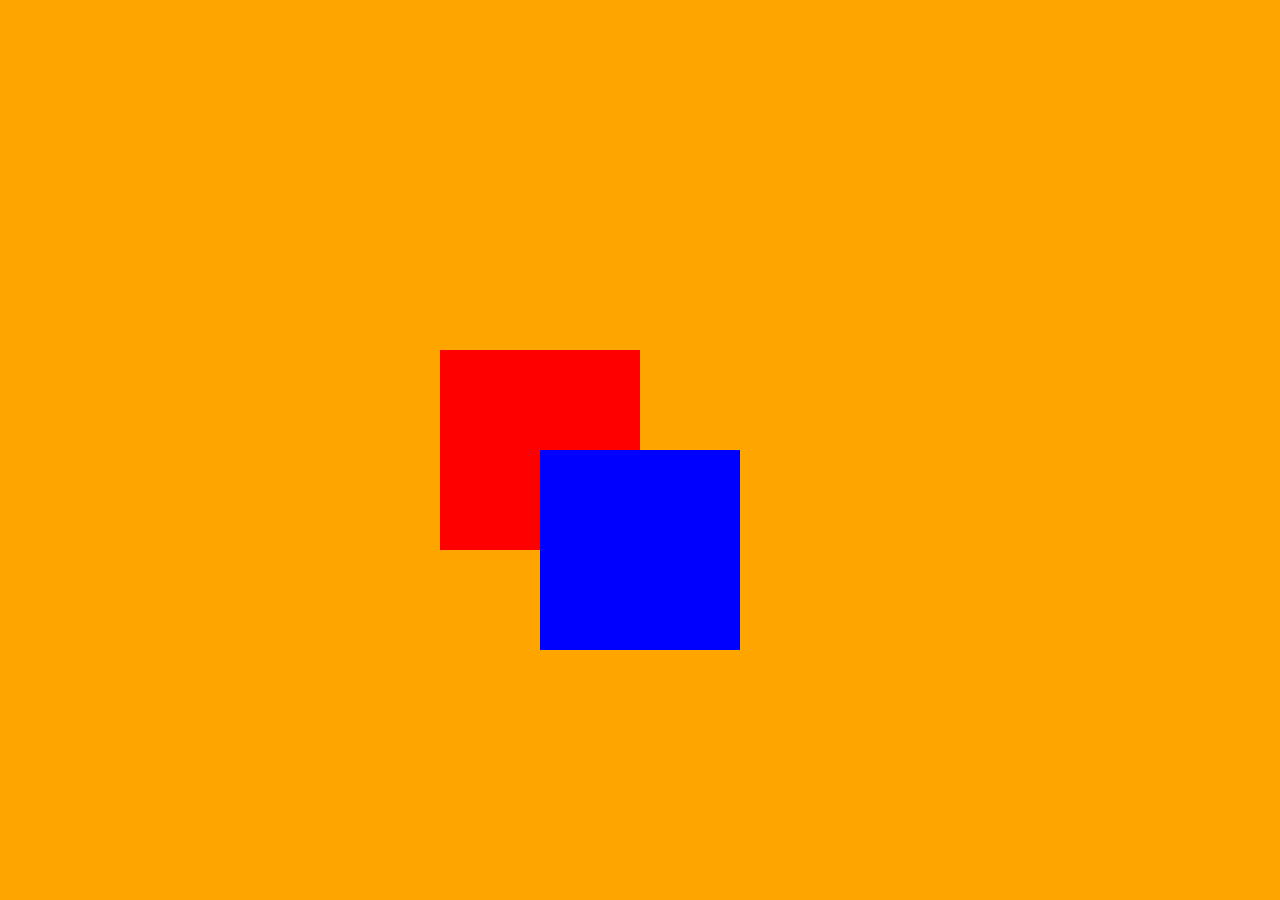
==== index.html @ 83ef7270 "changed" ====
<!DOCTYPE html>
<html lang="en">
  <link rel="stylesheet" href="style.css" />
  <!-- fonts -->

  <link
    href="https://fonts.googleapis.com/css?family=Roboto&display=swap"
    rel="stylesheet"
  />

  <head>
    <meta charset="UTF-8" />
    <meta name="viewport" content="width=device-width, initial-scale=1.0" />
    <title></title>
  </head>
  <body>
    <div class="container">
      <div class="red"></div>
      <div class="blue"></div>
    </div>
  </body>
</html>
---- style.css ----
body {
  margin: 0;
  width: 100%;
}

.container {
  width: 100%;
  height: 100vh;
  background-color: orange;
  display: flex;
  align-items: center;
  justify-content: center;
}

.red {
  background-color: red;
  width: 200px;
  height: 200px;
  position: relative;
}
.blue {
  background-color: blue;
  width: 200px;
  height: 200px;
  position: relative;
  right: 100px;
  top: 100px;
}
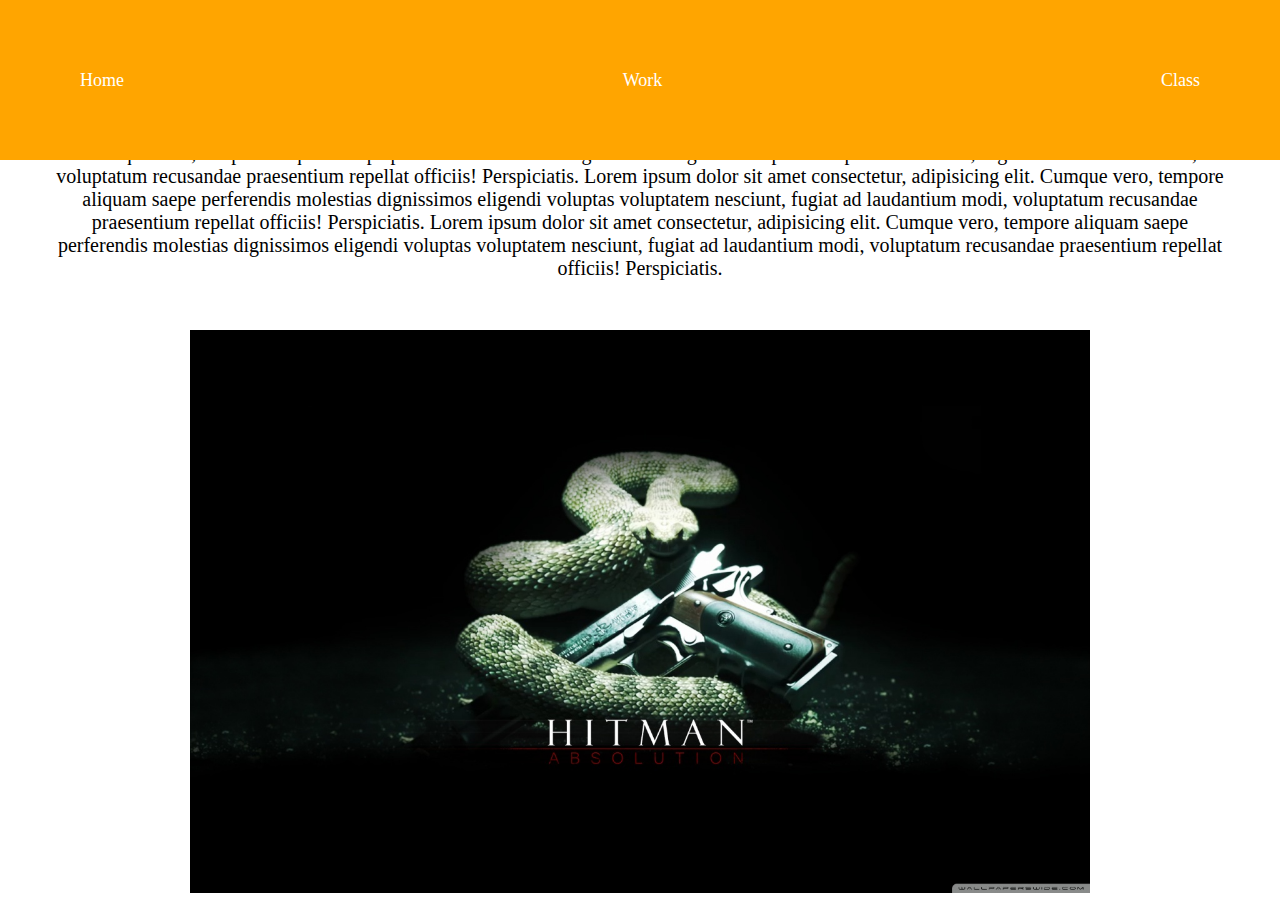
==== commit 855e8422: "fixed changed" ====
--- a/index.html
+++ b/index.html
@@ -15,8 +15,37 @@
   </head>
   <body>
     <div class="container">
-      <div class="red"></div>
-      <div class="blue"></div>
+      <ul class="nav">
+        <li><a>Home</a></li>
+        <li><a>Work</a></li>
+        <li><a>Class</a></li>
+      </ul>
+      <!-- <div class="red"></div> -->
+      <!-- <div class="blue"></div> -->
+    </div>
+    <p>
+      Lorem ipsum dolor sit amet consectetur, adipisicing elit. Cumque vero,
+      tempore aliquam saepe perferendis molestias dignissimos eligendi voluptas
+      voluptatem nesciunt, fugiat ad laudantium modi, voluptatum recusandae
+      praesentium repellat officiis! Perspiciatis. Lorem ipsum dolor sit amet
+      consectetur, adipisicing elit. Cumque vero, tempore aliquam saepe
+      perferendis molestias dignissimos eligendi voluptas voluptatem nesciunt,
+      fugiat ad laudantium modi, voluptatum recusandae praesentium repellat
+      officiis! Perspiciatis. Lorem ipsum dolor sit amet consectetur,
+      adipisicing elit. Cumque vero, tempore aliquam saepe perferendis molestias
+      dignissimos eligendi voluptas voluptatem nesciunt, fugiat ad laudantium
+      modi, voluptatum recusandae praesentium repellat officiis! Perspiciatis.
+      Lorem ipsum dolor sit amet consectetur, adipisicing elit. Cumque vero,
+      tempore aliquam saepe perferendis molestias dignissimos eligendi voluptas
+      voluptatem nesciunt, fugiat ad laudantium modi, voluptatum recusandae
+      praesentium repellat officiis! Perspiciatis. Lorem ipsum dolor sit amet
+      consectetur, adipisicing elit. Cumque vero, tempore aliquam saepe
+      perferendis molestias dignissimos eligendi voluptas voluptatem nesciunt,
+      fugiat ad laudantium modi, voluptatum recusandae praesentium repellat
+      officiis! Perspiciatis.
+    </p>
+    <div class="image">
+      <img src="wolf.jpg" alt="wolf" />
     </div>
   </body>
 </html>
--- a/style.css
+++ b/style.css
@@ -2,27 +2,58 @@
   margin: 0;
   width: 100%;
 }
+.container {
+  position: fixed;
+  width: 100%;
+  top: 0;
+}
 
-.container {
-  width: 100%;
-  height: 100vh;
+.nav {
   background-color: orange;
+  margin: 0;
   display: flex;
+  justify-content: space-between;
   align-items: center;
+  height: 150px;
+  padding: 80px;
+  box-sizing: border-box;
+}
+
+li {
+  text-decoration: none;
+  list-style: none;
+  color: white;
+  font-size: 18px;
+  font-family: "Segoe UI";
+}
+
+p {
+  font-size: 20px;
+  margin: 50px;
+  text-align: center;
+  font-family: "Segoe UI";
+}
+
+.image {
+  display: flex;
   justify-content: center;
 }
+img {
+  width: 100vh;
+}
 
-.red {
+/* .red {
   background-color: red;
   width: 200px;
   height: 200px;
   position: relative;
-}
-.blue {
+  margin-left: 100px;
+} */
+/* .blue {
   background-color: blue;
   width: 200px;
   height: 200px;
   position: relative;
   right: 100px;
   top: 100px;
-}
+} */
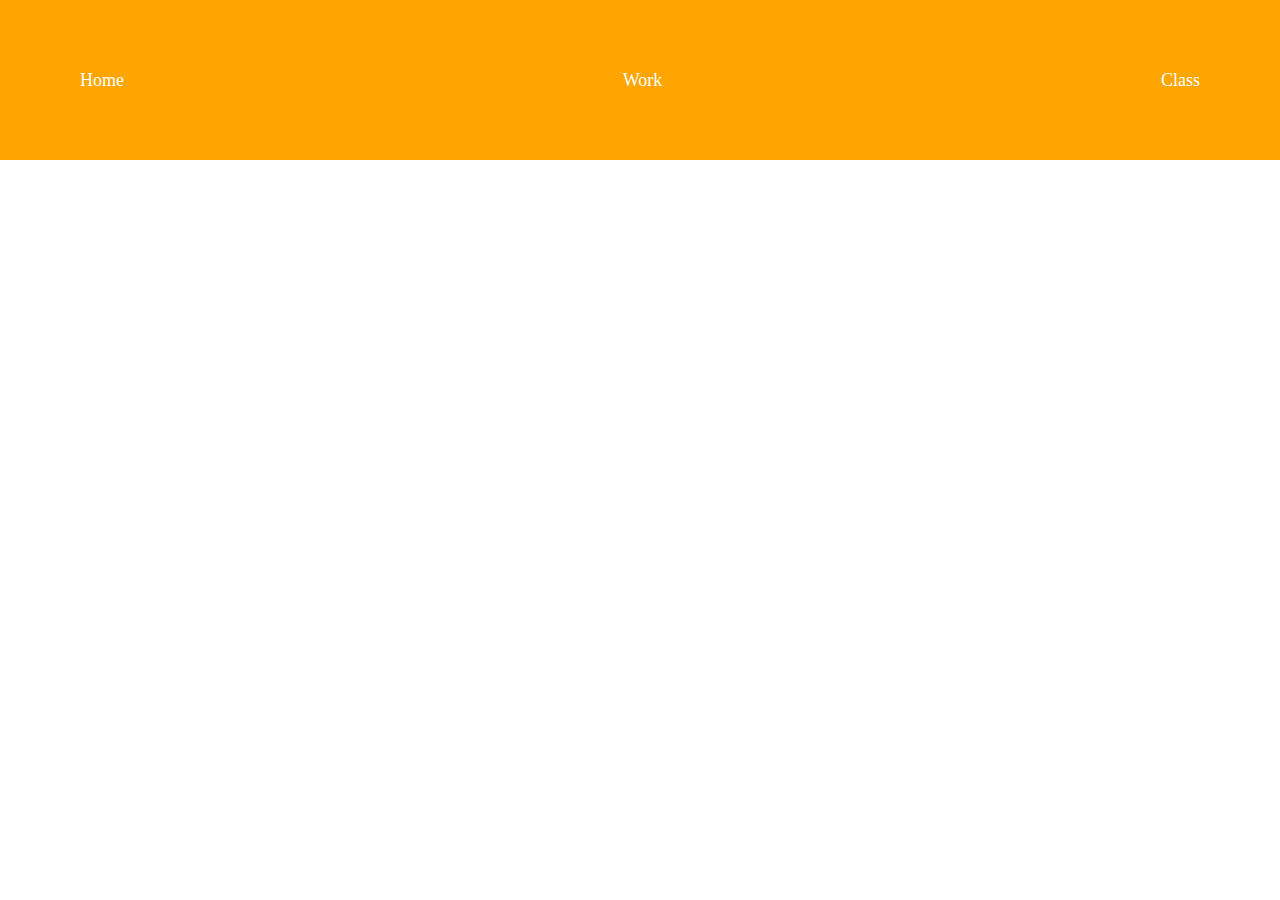
==== commit 39d9a612: "updated" ====
--- a/index.html
+++ b/index.html
@@ -23,7 +23,7 @@
       <!-- <div class="red"></div> -->
       <!-- <div class="blue"></div> -->
     </div>
-    <p>
+    <!-- <p>
       Lorem ipsum dolor sit amet consectetur, adipisicing elit. Cumque vero,
       tempore aliquam saepe perferendis molestias dignissimos eligendi voluptas
       voluptatem nesciunt, fugiat ad laudantium modi, voluptatum recusandae
@@ -43,9 +43,9 @@
       perferendis molestias dignissimos eligendi voluptas voluptatem nesciunt,
       fugiat ad laudantium modi, voluptatum recusandae praesentium repellat
       officiis! Perspiciatis.
-    </p>
-    <div class="image">
+    </p> -->
+    <!-- <div class="image">
       <img src="wolf.jpg" alt="wolf" />
-    </div>
+    </div> -->
   </body>
 </html>
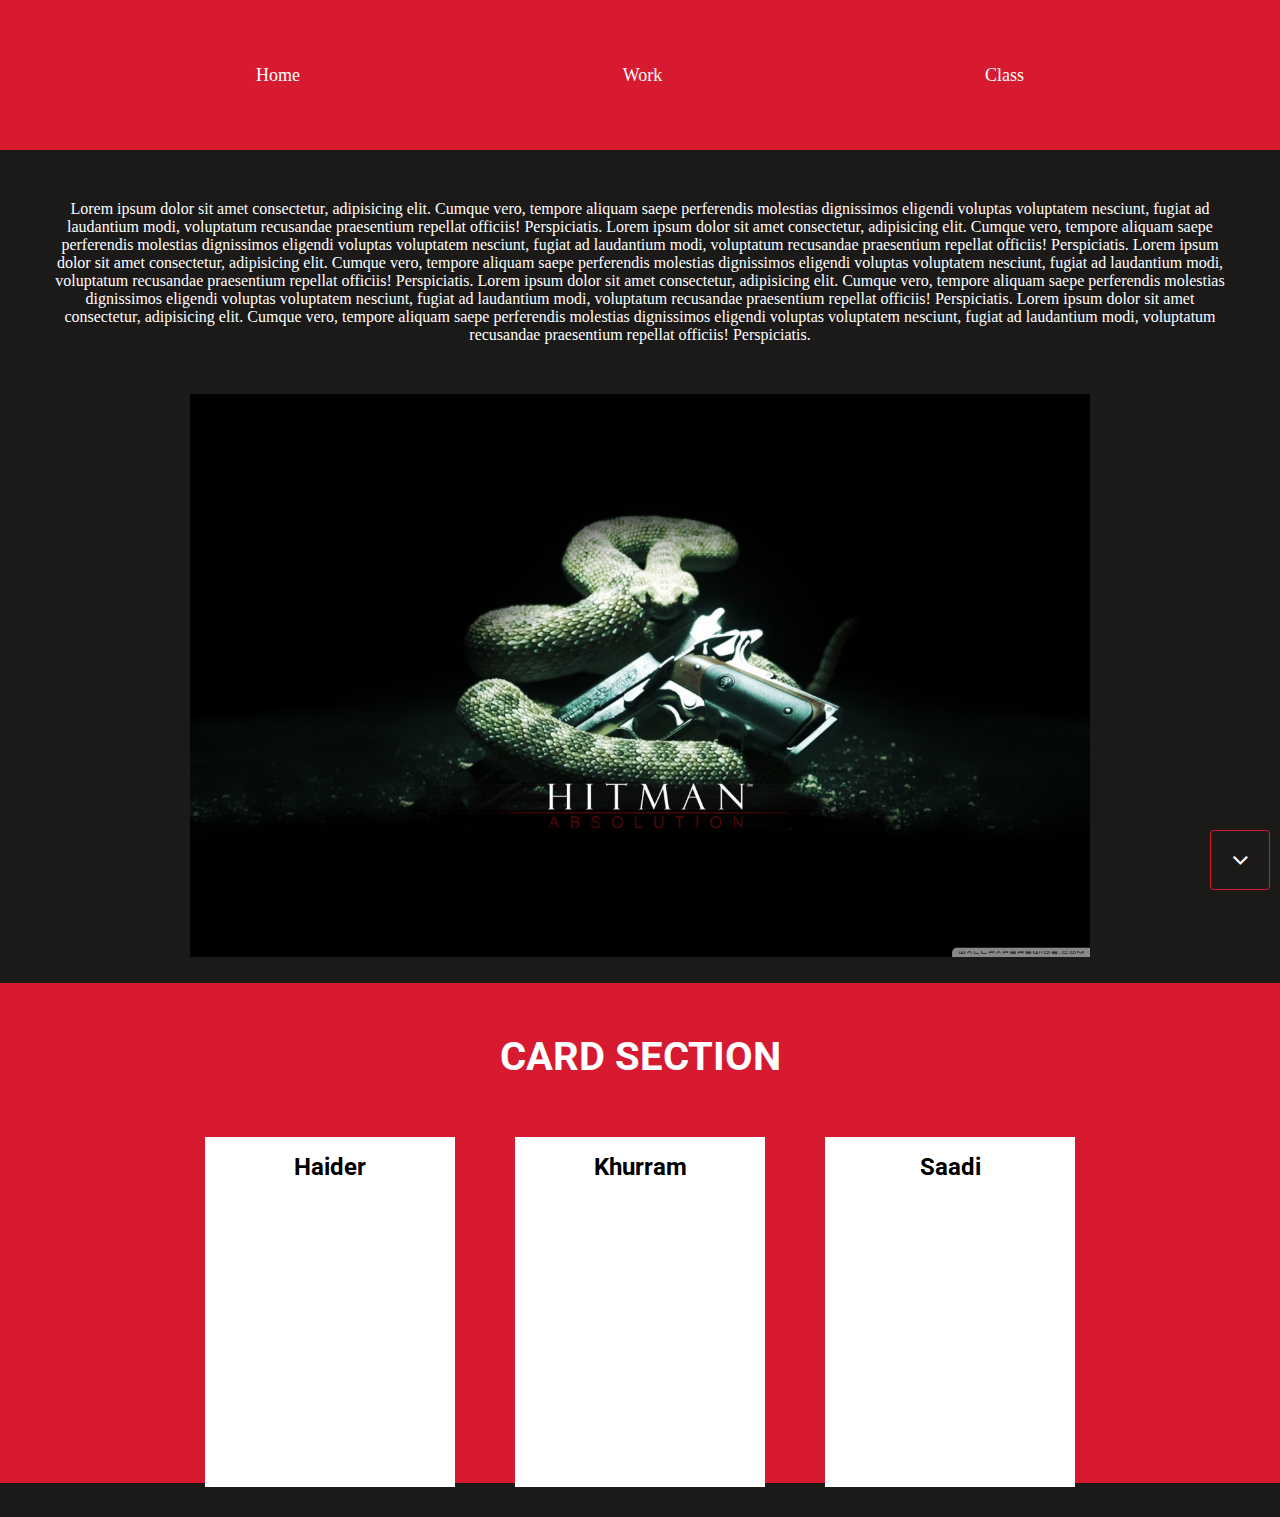
==== commit 8e130a81: "display-property-done" ====
--- a/index.html
+++ b/index.html
@@ -6,6 +6,10 @@
   <link
     href="https://fonts.googleapis.com/css?family=Roboto&display=swap"
     rel="stylesheet"
+  />
+  <link
+    rel="stylesheet"
+    href="https://cdnjs.cloudflare.com/ajax/libs/font-awesome/4.7.0/css/font-awesome.min.css"
   />
 
   <head>
@@ -23,7 +27,7 @@
       <!-- <div class="red"></div> -->
       <!-- <div class="blue"></div> -->
     </div>
-    <!-- <p>
+    <p>
       Lorem ipsum dolor sit amet consectetur, adipisicing elit. Cumque vero,
       tempore aliquam saepe perferendis molestias dignissimos eligendi voluptas
       voluptatem nesciunt, fugiat ad laudantium modi, voluptatum recusandae
@@ -43,9 +47,18 @@
       perferendis molestias dignissimos eligendi voluptas voluptatem nesciunt,
       fugiat ad laudantium modi, voluptatum recusandae praesentium repellat
       officiis! Perspiciatis.
-    </p> -->
-    <!-- <div class="image">
+    </p>
+    <div class="image">
       <img src="wolf.jpg" alt="wolf" />
-    </div> -->
+    </div>
+    <button class="btn"><i class="fa fa-angle-down"></i></button>
+    <div class="card-main">
+      <h1 class="main-heading">CARD SECTION</h1>
+      <div class="card-container">
+        <div class="card-1"><h1>Haider</h1></div>
+        <div class="card-2"><h1>Khurram</h1></div>
+        <div class="card-3"><h1>Saadi</h1></div>
+      </div>
+    </div>
   </body>
 </html>
--- a/style.css
+++ b/style.css
@@ -1,6 +1,9 @@
+@import url("https://fonts.googleapis.com/css?family=Roboto&display=swap");
+
 body {
   margin: 0;
   width: 100%;
+  background-color: #1c1919;
 }
 .container {
   position: fixed;
@@ -9,13 +12,14 @@
 }
 
 .nav {
-  background-color: orange;
+  background-color: #d71a30;
   margin: 0;
   display: flex;
   justify-content: space-between;
   align-items: center;
   height: 150px;
-  padding: 80px;
+  padding-right: 20%;
+  padding-left: 20%;
   box-sizing: border-box;
 }
 
@@ -28,10 +32,13 @@
 }
 
 p {
-  font-size: 20px;
+  font-size: 16px;
   margin: 50px;
   text-align: center;
   font-family: "Segoe UI";
+  font-weight: lighter;
+  color: white;
+  padding-top: 150px;
 }
 
 .image {
@@ -40,6 +47,58 @@
 }
 img {
   width: 100vh;
+}
+
+.btn {
+  background-color: #1c1919;
+  border: solid;
+  border-color: #d71a30;
+  border-width: 1px;
+  color: white;
+  width: 60px;
+  height: 60px;
+  border-radius: 4px;
+  font-size: 26px;
+  cursor: pointer;
+  position: fixed;
+  bottom: 0;
+  margin: 10px;
+  right: 0;
+}
+
+.card-main {
+  background-color: #d71a30;
+  width: 100%;
+  height: 500px;
+  margin-top: 20px;
+  color: white;
+  font-size: 20px;
+  font-family: "Roboto";
+  box-sizing: border-box;
+}
+.main-heading {
+  text-align: center;
+  padding-top: 50px;
+}
+
+.card-container {
+  display: flex;
+  justify-content: center;
+  align-items: center;
+}
+
+.card-1,
+.card-2,
+.card-3 {
+  width: 250px;
+  height: 350px;
+  margin: 30px;
+  background-color: white;
+  font-size: 12px;
+  font-family: "Roboto";
+  color: black;
+  font-weight: lighter;
+  text-align: center;
 }
 
 /* .red {
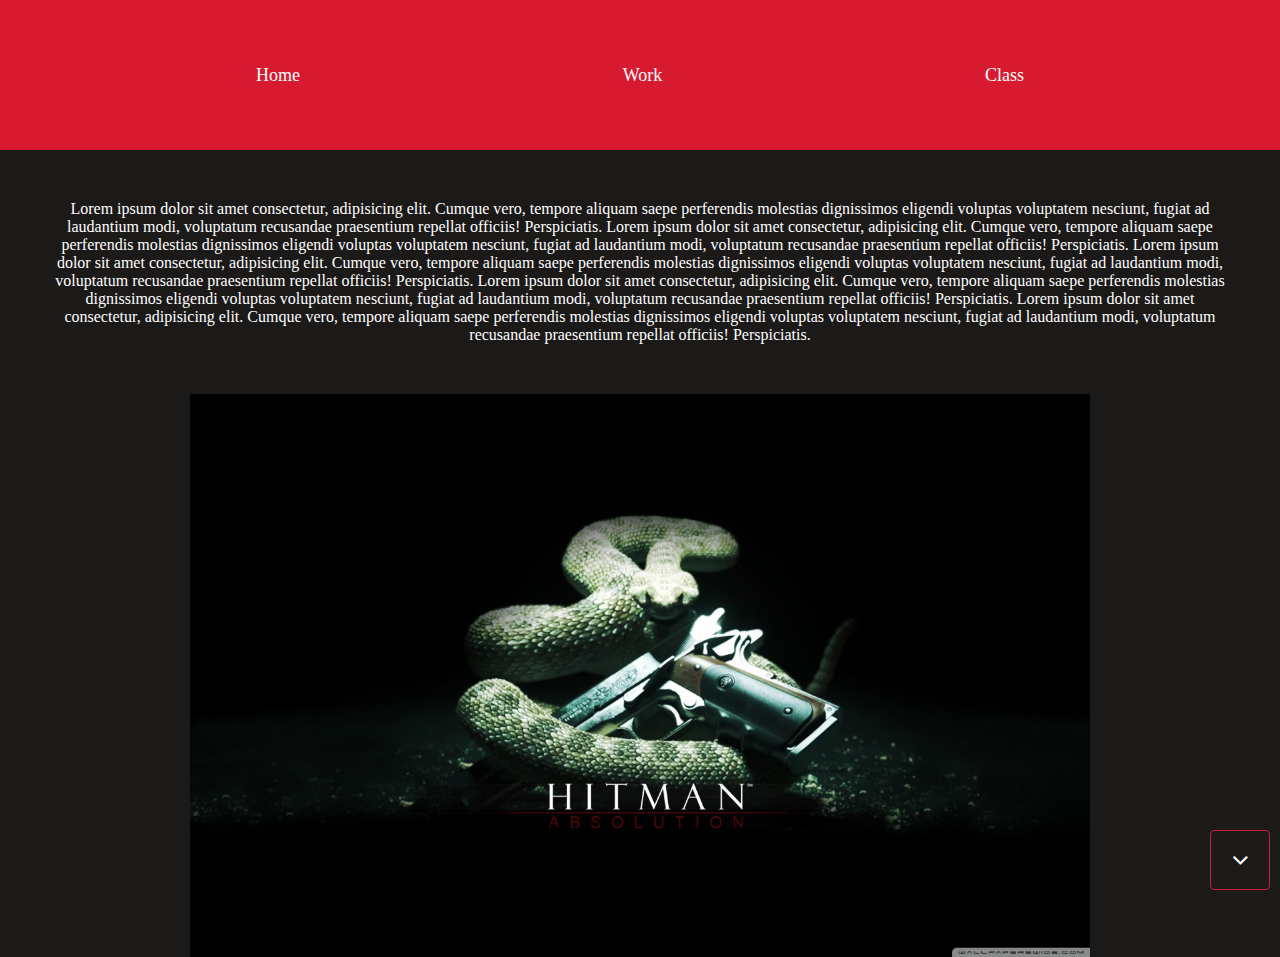
==== commit 0cd304a4: "Revert "display-property-done"" ====
--- a/index.html
+++ b/index.html
@@ -52,13 +52,5 @@
       <img src="wolf.jpg" alt="wolf" />
     </div>
     <button class="btn"><i class="fa fa-angle-down"></i></button>
-    <div class="card-main">
-      <h1 class="main-heading">CARD SECTION</h1>
-      <div class="card-container">
-        <div class="card-1"><h1>Haider</h1></div>
-        <div class="card-2"><h1>Khurram</h1></div>
-        <div class="card-3"><h1>Saadi</h1></div>
-      </div>
-    </div>
   </body>
 </html>
--- a/style.css
+++ b/style.css
@@ -1,5 +1,3 @@
-@import url("https://fonts.googleapis.com/css?family=Roboto&display=swap");
-
 body {
   margin: 0;
   width: 100%;
@@ -65,40 +63,7 @@
   margin: 10px;
   right: 0;
 }
-
-.card-main {
-  background-color: #d71a30;
-  width: 100%;
-  height: 500px;
-  margin-top: 20px;
-  color: white;
-  font-size: 20px;
-  font-family: "Roboto";
-  box-sizing: border-box;
-}
-.main-heading {
-  text-align: center;
-  padding-top: 50px;
-}
-
-.card-container {
-  display: flex;
-  justify-content: center;
-  align-items: center;
-}
-
-.card-1,
-.card-2,
-.card-3 {
-  width: 250px;
-  height: 350px;
-  margin: 30px;
-  background-color: white;
-  font-size: 12px;
-  font-family: "Roboto";
-  color: black;
-  font-weight: lighter;
-  text-align: center;
+.btn i {
 }
 
 /* .red {
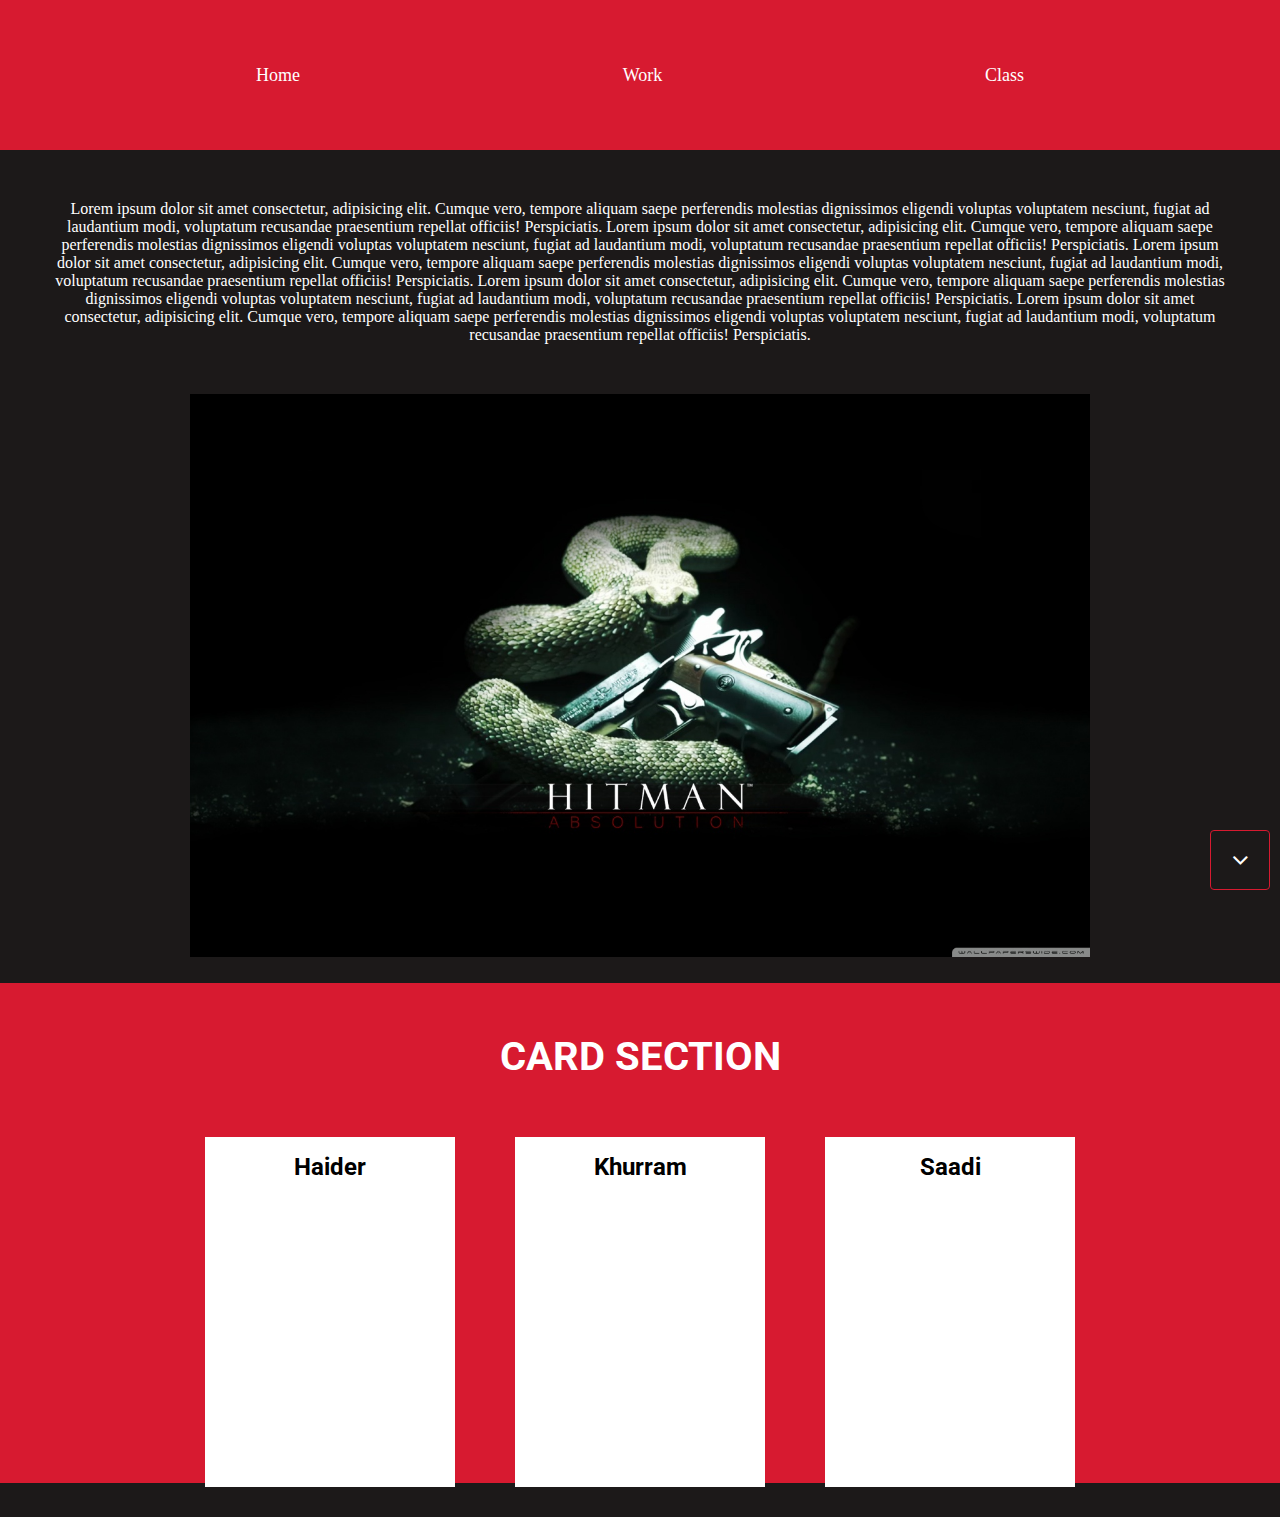
==== commit e3714579: "Revert "Revert "display-property-done""" ====
--- a/index.html
+++ b/index.html
@@ -52,5 +52,13 @@
       <img src="wolf.jpg" alt="wolf" />
     </div>
     <button class="btn"><i class="fa fa-angle-down"></i></button>
+    <div class="card-main">
+      <h1 class="main-heading">CARD SECTION</h1>
+      <div class="card-container">
+        <div class="card-1"><h1>Haider</h1></div>
+        <div class="card-2"><h1>Khurram</h1></div>
+        <div class="card-3"><h1>Saadi</h1></div>
+      </div>
+    </div>
   </body>
 </html>
--- a/style.css
+++ b/style.css
@@ -1,3 +1,5 @@
+@import url("https://fonts.googleapis.com/css?family=Roboto&display=swap");
+
 body {
   margin: 0;
   width: 100%;
@@ -63,7 +65,40 @@
   margin: 10px;
   right: 0;
 }
-.btn i {
+
+.card-main {
+  background-color: #d71a30;
+  width: 100%;
+  height: 500px;
+  margin-top: 20px;
+  color: white;
+  font-size: 20px;
+  font-family: "Roboto";
+  box-sizing: border-box;
+}
+.main-heading {
+  text-align: center;
+  padding-top: 50px;
+}
+
+.card-container {
+  display: flex;
+  justify-content: center;
+  align-items: center;
+}
+
+.card-1,
+.card-2,
+.card-3 {
+  width: 250px;
+  height: 350px;
+  margin: 30px;
+  background-color: white;
+  font-size: 12px;
+  font-family: "Roboto";
+  color: black;
+  font-weight: lighter;
+  text-align: center;
 }
 
 /* .red {
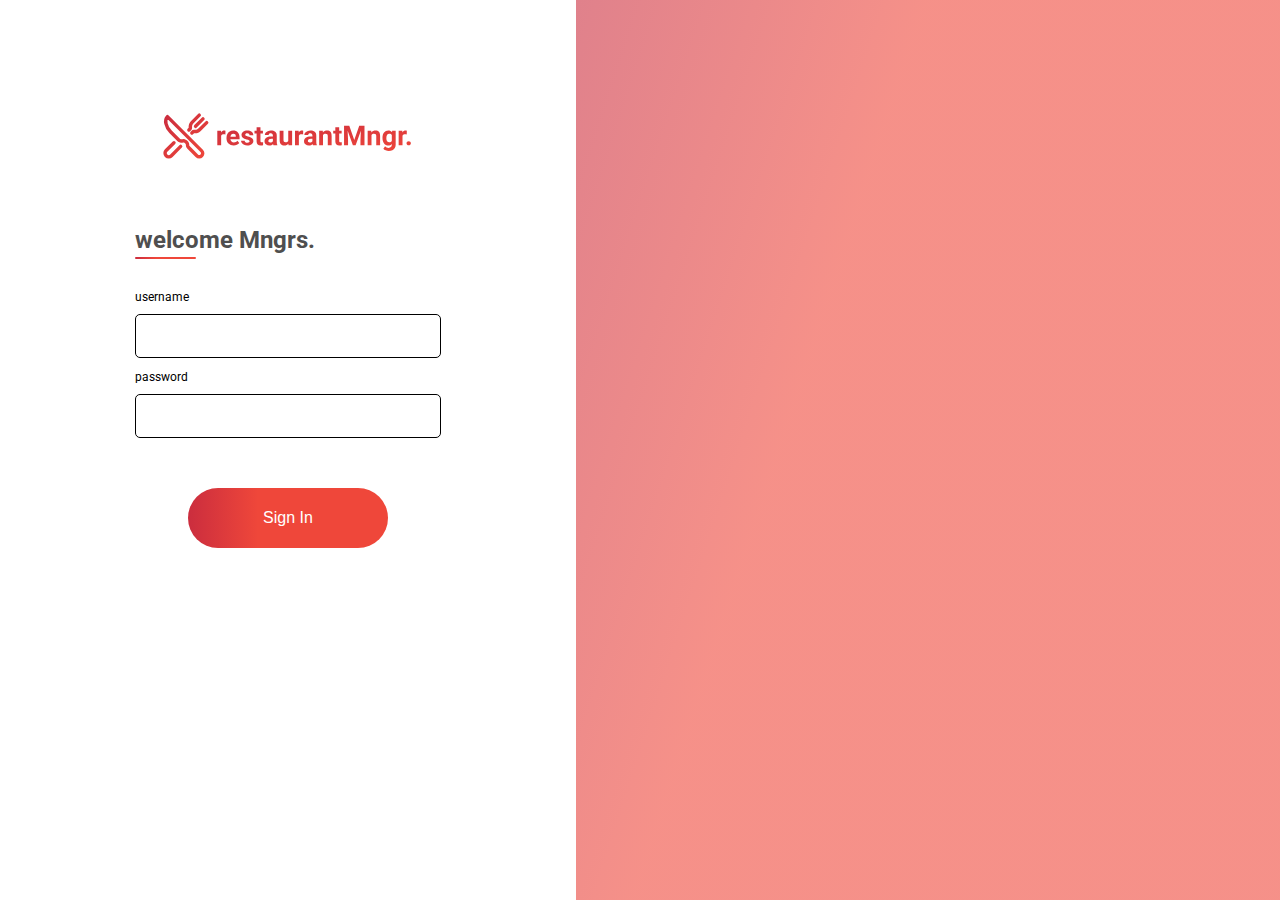
==== commit d411075e: "restraunt" ====
--- a/index.html
+++ b/index.html
@@ -1,64 +1,89 @@
 <!DOCTYPE html>
 <html lang="en">
-  <link rel="stylesheet" href="style.css" />
-  <!-- fonts -->
+<link rel="stylesheet" href="css/style.css" />
+<!-- fonts -->
 
-  <link
-    href="https://fonts.googleapis.com/css?family=Roboto&display=swap"
-    rel="stylesheet"
-  />
-  <link
-    rel="stylesheet"
-    href="https://cdnjs.cloudflare.com/ajax/libs/font-awesome/4.7.0/css/font-awesome.min.css"
-  />
+<link href="https://fonts.googleapis.com/css?family=Roboto&display=swap" rel="stylesheet" />
+<link rel="stylesheet" href="https://cdnjs.cloudflare.com/ajax/libs/font-awesome/4.7.0/css/font-awesome.min.css" />
 
-  <head>
-    <meta charset="UTF-8" />
-    <meta name="viewport" content="width=device-width, initial-scale=1.0" />
-    <title></title>
-  </head>
-  <body>
-    <div class="container">
-      <ul class="nav">
-        <li><a>Home</a></li>
-        <li><a>Work</a></li>
-        <li><a>Class</a></li>
-      </ul>
-      <!-- <div class="red"></div> -->
-      <!-- <div class="blue"></div> -->
+<head>
+  <meta charset="UTF-8" />
+  <meta name="viewport" content="width=device-width, initial-scale=1.0" />
+  <title></title>
+</head>
+
+<body>
+  <div class="parent-side">
+    <!--------------LOGIN SIDE------------------->
+    <div class="login-side">
+      <div><img src="images/restaraunt_logo.svg" alt="logo" class="logo"></div>
+      <form class="form">
+        <div class="heading-class">
+          <p class="login-heading"><span>welcome Mngrs.</span></p>
+          <div class="line"></div>
+        </div>
+        <div class="input-area">
+          <p class="username-heading">username</p>
+          <input class="input-username" type="email">
+          <p class="password-heading">password</p>
+          <input class="input-password" type="password">
+        </div>
+        <div class="class-btn-login">
+          <button class="btn-login">Sign In</button>
+        </div>
+      </form>
     </div>
-    <p>
-      Lorem ipsum dolor sit amet consectetur, adipisicing elit. Cumque vero,
-      tempore aliquam saepe perferendis molestias dignissimos eligendi voluptas
-      voluptatem nesciunt, fugiat ad laudantium modi, voluptatum recusandae
-      praesentium repellat officiis! Perspiciatis. Lorem ipsum dolor sit amet
-      consectetur, adipisicing elit. Cumque vero, tempore aliquam saepe
-      perferendis molestias dignissimos eligendi voluptas voluptatem nesciunt,
-      fugiat ad laudantium modi, voluptatum recusandae praesentium repellat
-      officiis! Perspiciatis. Lorem ipsum dolor sit amet consectetur,
-      adipisicing elit. Cumque vero, tempore aliquam saepe perferendis molestias
-      dignissimos eligendi voluptas voluptatem nesciunt, fugiat ad laudantium
-      modi, voluptatum recusandae praesentium repellat officiis! Perspiciatis.
-      Lorem ipsum dolor sit amet consectetur, adipisicing elit. Cumque vero,
-      tempore aliquam saepe perferendis molestias dignissimos eligendi voluptas
-      voluptatem nesciunt, fugiat ad laudantium modi, voluptatum recusandae
-      praesentium repellat officiis! Perspiciatis. Lorem ipsum dolor sit amet
-      consectetur, adipisicing elit. Cumque vero, tempore aliquam saepe
-      perferendis molestias dignissimos eligendi voluptas voluptatem nesciunt,
-      fugiat ad laudantium modi, voluptatum recusandae praesentium repellat
-      officiis! Perspiciatis.
-    </p>
-    <div class="image">
-      <img src="wolf.jpg" alt="wolf" />
+    <!------------------------Picture side------------------>
+    <div class="picture-side">
+      <div class="overlay"></div>
     </div>
-    <button class="btn"><i class="fa fa-angle-down"></i></button>
-    <div class="card-main">
-      <h1 class="main-heading">CARD SECTION</h1>
-      <div class="card-container">
-        <div class="card-1"><h1>Haider</h1></div>
-        <div class="card-2"><h1>Khurram</h1></div>
-        <div class="card-3"><h1>Saadi</h1></div>
+  </div>
+  <!-- <div class="container">
+    <ul class="nav">
+      <li><a>Home</a></li>
+      <li><a>Work</a></li>
+      <li><a>Class</a></li>
+    </ul>
+     </div>
+  <p>
+    Lorem ipsum dolor sit amet consectetur, adipisicing elit. Cumque vero,
+    tempore aliquam saepe perferendis molestias dignissimos eligendi voluptas
+    voluptatem nesciunt, fugiat ad laudantium modi, voluptatum recusandae
+    praesentium repellat officiis! Perspiciatis. Lorem ipsum dolor sit amet
+    consectetur, adipisicing elit. Cumque vero, tempore aliquam saepe
+    perferendis molestias dignissimos eligendi voluptas voluptatem nesciunt,
+    fugiat ad laudantium modi, voluptatum recusandae praesentium repellat
+    officiis! Perspiciatis. Lorem ipsum dolor sit amet consectetur,
+    adipisicing elit. Cumque vero, tempore aliquam saepe perferendis molestias
+    dignissimos eligendi voluptas voluptatem nesciunt, fugiat ad laudantium
+    modi, voluptatum recusandae praesentium repellat officiis! Perspiciatis.
+    Lorem ipsum dolor sit amet consectetur, adipisicing elit. Cumque vero,
+    tempore aliquam saepe perferendis molestias dignissimos eligendi voluptas
+    voluptatem nesciunt, fugiat ad laudantium modi, voluptatum recusandae
+    praesentium repellat officiis! Perspiciatis. Lorem ipsum dolor sit amet
+    consectetur, adipisicing elit. Cumque vero, tempore aliquam saepe
+    perferendis molestias dignissimos eligendi voluptas voluptatem nesciunt,
+    fugiat ad laudantium modi, voluptatum recusandae praesentium repellat
+    officiis! Perspiciatis.
+  </p>
+  <div class="image">
+    <img src="images/wolf.jpg" alt="wolf" />
+  </div>
+  <button class="btn"><i class="fa fa-angle-down"></i></button>
+  <div class="card-main">
+    <h1 class="main-heading">CARD SECTION</h1>
+    <div class="card-container">
+      <div class="card-1">
+        <h1>Haider</h1>
+      </div>
+      <div class="card-2">
+        <h1>Khurram</h1>
+      </div>
+      <div class="card-3">
+        <h1>Saadi</h1>
       </div>
     </div>
-  </body>
-</html>
+  </div> -->
+</body>
+
+</html>--- a/css/style.css
+++ b/css/style.css
@@ -0,0 +1,228 @@
+@import url("https://fonts.googleapis.com/css?family=Roboto&display=swap");
+
+body {
+  margin: 0;
+  padding: 0;
+  width: 100%;
+  background-color: white;
+}
+
+.parent-side {
+  display: flex;
+  height: 100vh;
+  width: 100%;
+}
+
+.login-side {
+  background-color: white;
+  width: 45%;
+  position: relative;
+  margin: 0;
+  padding: 0;
+}
+
+.logo {
+  width: 250px;
+  height: 100px;
+  position: absolute;
+  left: 50%;
+  transform: translateX(-50%);
+  margin-top: 15%;
+
+}
+
+.form {
+  position: absolute;
+  left: 50%;
+  transform: translateX(-50%);
+  display: flex;
+  flex-direction: column;
+  margin-top: 35%;
+  font-family: 'Roboto';
+}
+
+.heading-class {
+  position: relative;
+}
+
+
+.login-heading {
+  font-weight: bold;
+  color: #4F4F4F;
+  font-size: 24px;
+  text-align: left;
+}
+
+.line {
+  width: 20%;
+  height: 2px;
+  background: linear-gradient(90deg, rgba(203, 45, 62, 1) 0%, rgba(239, 71, 58, 1) 35%);
+  position: absolute;
+  bottom: 25%;
+  border-radius: 10px;
+}
+
+.username-heading,
+.password-heading {
+  color: black;
+  margin-bottom: 10px;
+  font-size: 12px;
+}
+
+.input-username,
+.input-password {
+  width: 300px;
+  height: 40px;
+  border-radius: 5px;
+  border: solid;
+  border-width: 0.5px;
+}
+
+class-btn-login {
+  position: relative;
+}
+
+.btn-login {
+  width: 200px;
+  height: 60px;
+  border-radius: 50px;
+  border: none;
+  background: linear-gradient(90deg, rgba(203, 45, 62, 1) 0%, rgba(239, 71, 58, 1) 35%);
+  color: white;
+  font-size: 16px;
+  position: absolute;
+  left: 50%;
+  transform: translateX(-50%);
+  margin-top: 50px;
+}
+
+.picture-side {
+  position: relative;
+  background: url('/images/food.png');
+  background-size: cover;
+  width: 55%;
+}
+
+.overlay {
+  position: absolute;
+  top: 0;
+  left: 0;
+  width: 100%;
+  height: 100%;
+  background: linear-gradient(108deg, rgba(203, 45, 62, 1) 0%, rgba(239, 71, 58, 1) 35%);
+  opacity: 0.6;
+
+}
+
+
+/* .container {
+  position: fixed;
+  width: 100%;
+  top: 0;
+}
+
+.nav {
+  background-color: #d71a30;
+  margin: 0;
+  display: flex;
+  justify-content: space-between;
+  align-items: center;
+  height: 150px;
+  padding-right: 20%;
+  padding-left: 20%;
+  box-sizing: border-box;
+}
+
+li {
+  text-decoration: none;
+  list-style: none;
+  color: white;
+  font-size: 18px;
+  font-family: "Segoe UI";
+}
+
+p {
+  font-size: 16px;
+  margin: 50px;
+  text-align: center;
+  font-family: "Segoe UI";
+  font-weight: lighter;
+  color: white;
+  padding-top: 150px;
+}
+
+.image {
+  display: flex;
+  justify-content: center;
+}
+img {
+  width: 100vh;
+}
+
+.btn {
+  background-color: #1c1919;
+  border: solid;
+  border-color: #d71a30;
+  border-width: 1px;
+  color: white;
+  width: 60px;
+  height: 60px;
+  border-radius: 4px;
+  font-size: 26px;
+  cursor: pointer;
+  position: fixed;
+  bottom: 0;
+  margin: 10px;
+  right: 0;
+}
+
+.card-main {
+  background-color: #d71a30;
+  width: 100%;
+  height: 500px;
+  margin-top: 20px;
+  color: white;
+  font-size: 20px;
+  font-family: "Roboto";
+  box-sizing: border-box;
+  display: flex;
+  flex-direction: column;
+  justify-content: space-between;
+  text-align: center;
+}
+
+.card-container {
+  display: flex;
+  justify-content: center;
+  align-items: center;
+}
+
+.card-1,
+.card-2,
+.card-3 {
+  width: 250px;
+  height: 350px;
+  margin: 30px;
+  background-color: white;
+  font-size: 12px;
+  font-family: "Roboto";
+  color: black;
+  font-weight: lighter;
+  text-align: center;
+} */
+
+/* .red {
+  background-color: red;
+  width: 200px;
+  height: 200px;
+  position: relative;
+  margin-left: 100px;
+} */
+/* .blue {
+  background-color: blue;
+  width: 200px;
+  height: 200px;
+  position: relative;
+  right: 100px;
+  top: 100px;
+} */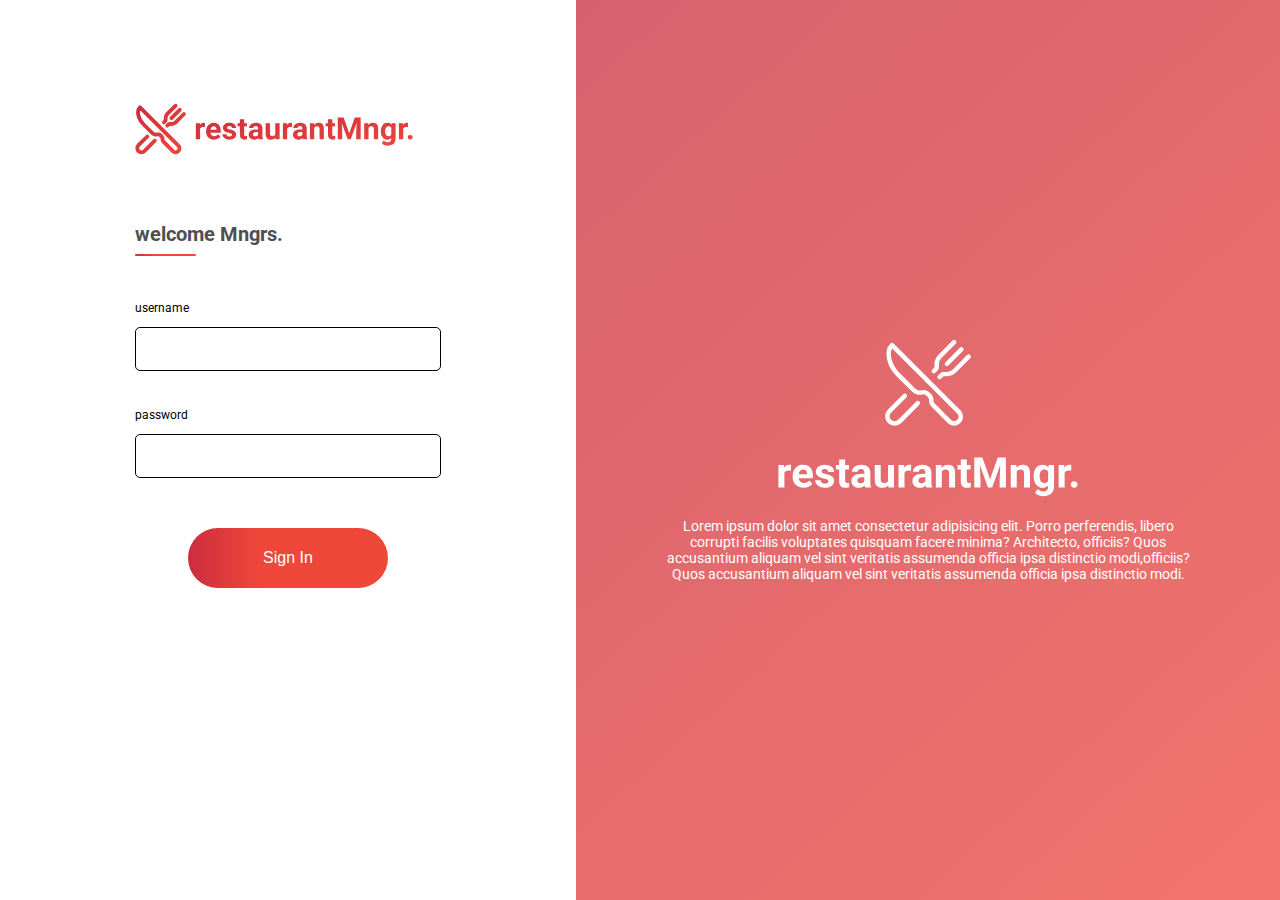
==== commit 77a23895: "restaraunt_done" ====
--- a/index.html
+++ b/index.html
@@ -1,44 +1,67 @@
 <!DOCTYPE html>
 <html lang="en">
-<link rel="stylesheet" href="css/style.css" />
-<!-- fonts -->
+  <link rel="stylesheet" href="css/style.css" />
+  <!-- fonts -->
 
-<link href="https://fonts.googleapis.com/css?family=Roboto&display=swap" rel="stylesheet" />
-<link rel="stylesheet" href="https://cdnjs.cloudflare.com/ajax/libs/font-awesome/4.7.0/css/font-awesome.min.css" />
+  <link
+    href="https://fonts.googleapis.com/css?family=Roboto&display=swap"
+    rel="stylesheet"
+  />
+  <link
+    rel="stylesheet"
+    href="https://cdnjs.cloudflare.com/ajax/libs/font-awesome/4.7.0/css/font-awesome.min.css"
+  />
 
-<head>
-  <meta charset="UTF-8" />
-  <meta name="viewport" content="width=device-width, initial-scale=1.0" />
-  <title></title>
-</head>
+  <head>
+    <meta charset="UTF-8" />
+    <meta name="viewport" content="width=device-width, initial-scale=1.0" />
+    <title></title>
+  </head>
 
-<body>
-  <div class="parent-side">
-    <!--------------LOGIN SIDE------------------->
-    <div class="login-side">
-      <div><img src="images/restaraunt_logo.svg" alt="logo" class="logo"></div>
-      <form class="form">
-        <div class="heading-class">
-          <p class="login-heading"><span>welcome Mngrs.</span></p>
-          <div class="line"></div>
+  <body>
+    <div class="parent-side">
+      <!--------------LOGIN SIDE------------------->
+      <div class="login-side">
+        <div>
+          <img src="images/restaraunt_logo.svg" alt="logo" class="logo" />
         </div>
-        <div class="input-area">
-          <p class="username-heading">username</p>
-          <input class="input-username" type="email">
-          <p class="password-heading">password</p>
-          <input class="input-password" type="password">
+        <form class="form">
+          <div class="heading-class">
+            <p class="login-heading"><span>welcome Mngrs.</span></p>
+            <div class="line"></div>
+          </div>
+          <div class="input-area">
+            <p class="username-heading">username</p>
+            <input class="input-username" type="email" />
+            <p class="password-heading">password</p>
+            <input class="input-password" type="password" />
+          </div>
+          <div class="class-btn-login">
+            <button class="btn-login">Sign In</button>
+          </div>
+        </form>
+      </div>
+      <!------------------------Picture side------------------>
+      <div class="picture-side">
+        <div class="overlay">
+          <img
+            class="logo-white"
+            src="images/white_logo.svg"
+            alt="white-logo"
+          />
+          <p>
+            Lorem ipsum dolor sit amet consectetur adipisicing elit. Porro
+            perferendis, libero corrupti facilis voluptates quisquam facere
+            minima? Architecto, officiis? Quos accusantium aliquam vel sint
+            veritatis assumenda officia ipsa distinctio modi,officiis? Quos
+            accusantium aliquam vel sint veritatis assumenda officia ipsa
+            distinctio modi.
+          </p>
         </div>
-        <div class="class-btn-login">
-          <button class="btn-login">Sign In</button>
-        </div>
-      </form>
+      </div>
     </div>
-    <!------------------------Picture side------------------>
-    <div class="picture-side">
-      <div class="overlay"></div>
-    </div>
-  </div>
-  <!-- <div class="container">
+
+    <!-- <div class="container">
     <ul class="nav">
       <li><a>Home</a></li>
       <li><a>Work</a></li>
@@ -84,6 +107,5 @@
       </div>
     </div>
   </div> -->
-</body>
-
-</html>+  </body>
+</html>
--- a/css/style.css
+++ b/css/style.css
@@ -16,57 +16,55 @@
 .login-side {
   background-color: white;
   width: 45%;
-  position: relative;
+  display: flex;
+  flex-direction: row;
+  justify-content: center;
   margin: 0;
   padding: 0;
 }
 
 .logo {
-  width: 250px;
-  height: 100px;
+  width: 280px;
+  height: 130px;
   position: absolute;
-  left: 50%;
-  transform: translateX(-50%);
-  margin-top: 15%;
-
+  margin-top: 5%;
 }
 
 .form {
-  position: absolute;
-  left: 50%;
-  transform: translateX(-50%);
-  display: flex;
-  flex-direction: column;
   margin-top: 35%;
-  font-family: 'Roboto';
+  font-family: "Roboto";
 }
 
 .heading-class {
   position: relative;
 }
 
-
 .login-heading {
-  font-weight: bold;
-  color: #4F4F4F;
-  font-size: 24px;
+  font-weight: bolder;
+  color: #4f4f4f;
+  font-size: 20px;
   text-align: left;
+  padding-bottom: 10px;
 }
 
 .line {
   width: 20%;
   height: 2px;
-  background: linear-gradient(90deg, rgba(203, 45, 62, 1) 0%, rgba(239, 71, 58, 1) 35%);
+  background: linear-gradient(
+    90deg,
+    rgba(203, 45, 62, 1) 0%,
+    rgba(239, 71, 58, 1) 35%
+  );
   position: absolute;
-  bottom: 25%;
+  bottom: 0;
   border-radius: 10px;
 }
 
 .username-heading,
 .password-heading {
   color: black;
-  margin-bottom: 10px;
   font-size: 12px;
+  padding: 25px 0 0px 0;
 }
 
 .input-username,
@@ -78,8 +76,10 @@
   border-width: 0.5px;
 }
 
-class-btn-login {
-  position: relative;
+.class-btn-login {
+  display: flex;
+  align-items: center;
+  flex-direction: column;
 }
 
 .btn-login {
@@ -87,18 +87,20 @@
   height: 60px;
   border-radius: 50px;
   border: none;
-  background: linear-gradient(90deg, rgba(203, 45, 62, 1) 0%, rgba(239, 71, 58, 1) 35%);
+  background: linear-gradient(
+    90deg,
+    rgba(203, 45, 62, 1) 0%,
+    rgba(239, 71, 58, 1) 35%
+  );
   color: white;
   font-size: 16px;
-  position: absolute;
-  left: 50%;
-  transform: translateX(-50%);
+
   margin-top: 50px;
 }
 
 .picture-side {
   position: relative;
-  background: url('/images/food.png');
+  background: url("/images/food.png");
   background-size: cover;
   width: 55%;
 }
@@ -109,11 +111,24 @@
   left: 0;
   width: 100%;
   height: 100%;
-  background: linear-gradient(108deg, rgba(203, 45, 62, 1) 0%, rgba(239, 71, 58, 1) 35%);
-  opacity: 0.6;
-
-}
-
+  font-family: "Roboto";
+  color: white;
+  background: url(/images/overlay.svg);
+  display: flex;
+  flex-direction: column;
+  justify-content: center;
+  align-items: center;
+}
+.logo-white {
+  width: 300px;
+  height: 200px;
+}
+
+.overlay p {
+  text-align: center;
+  margin: 0 90px 0 90px;
+  font-size: 14px;
+}
 
 /* .container {
   position: fixed;
@@ -225,4 +240,4 @@
   position: relative;
   right: 100px;
   top: 100px;
-} */+} */
